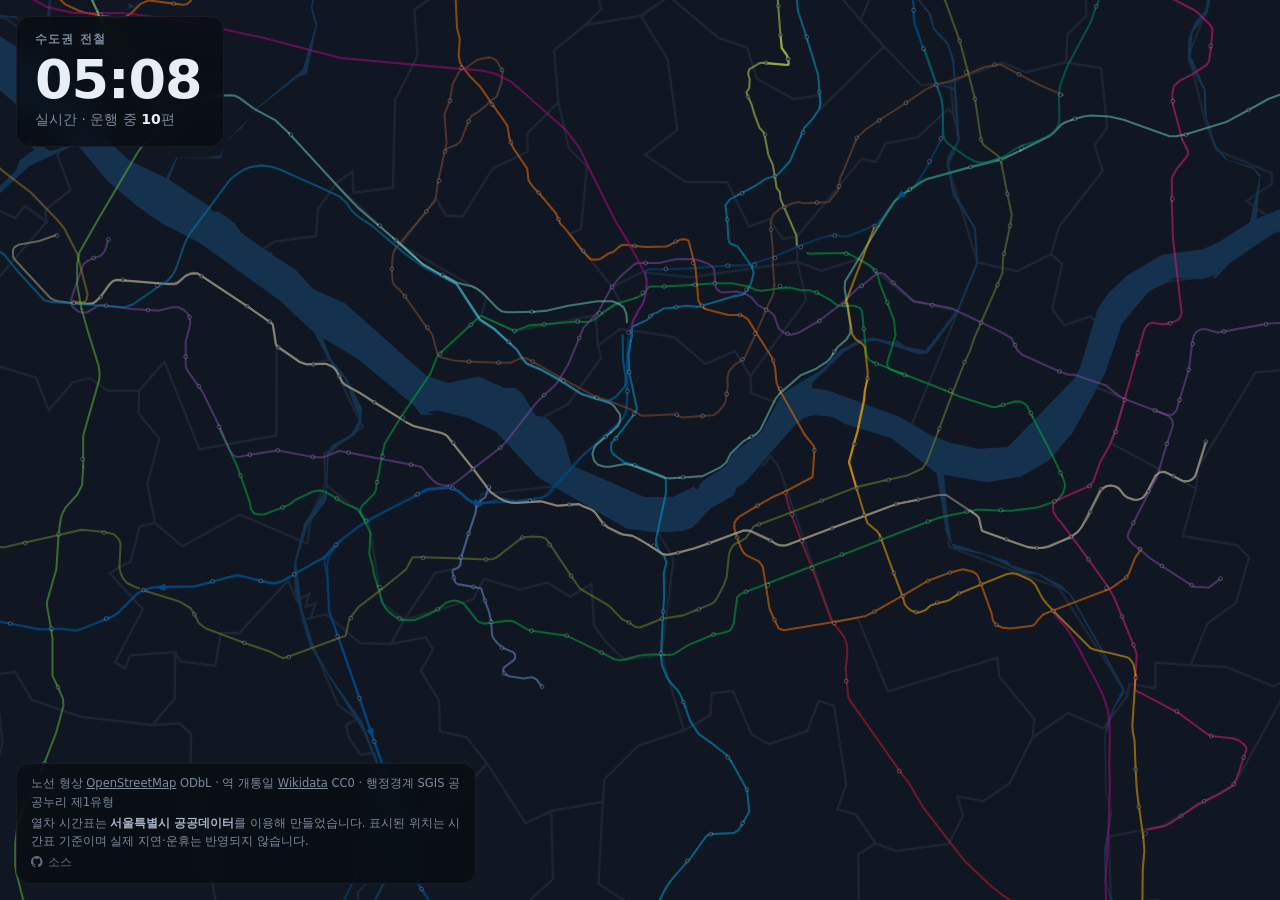
==== newtab.html @ 69b4656e "새 탭 확장과 화면 가리기를 넣는다 **가리기** — 곁 화면과 각주를 걷고 지도만 본다. 독크의 버튼이나 `H`. 독크는 남긴다. 각주가 표기 의무라 가린 채로 되돌릴 길이 없으" ====
<!doctype html>
<html lang="ko">
<head>
<meta charset="utf-8">
<title>수도권 전철</title>
<link rel="stylesheet" href="style.css">
<style>
  /* 새 탭에는 조작이 없다. 각주는 표기 의무만 남긴다. */
  #foot { left: 16px; bottom: 16px; max-width: 460px; }
</style>
</head>
<body class="live">

<svg id="map" role="img" aria-label="수도권 전철 노선망 지도"></svg>
<div id="tip" hidden></div>

<header id="head">
  <h1>수도권 전철</h1>
  <div id="big">—</div>
  <p id="sub"></p>
  <p id="note" hidden></p>
</header>

<footer id="foot">
  <p>노선 형상 <a href="https://www.openstreetmap.org/copyright">OpenStreetMap</a> ODbL ·
     역 개통일 <a href="https://www.wikidata.org">Wikidata</a> CC0 ·
     행정경계 SGIS 공공누리 제1유형</p>
  <p>열차 시간표는 <b>서울특별시 공공데이터</b>를 이용해 만들었습니다. 표시된 위치는
     시간표 기준이며 실제 지연·운휴는 반영되지 않습니다.</p>
  <a class="src" href="https://github.com/wantaekchoi/seoul-subway" aria-label="GitHub 저장소">
    <svg viewBox="0 0 16 16" aria-hidden="true"><path d="M8 0C3.58 0 0 3.58 0 8c0 3.54 2.29 6.53 5.47 7.59.4.07.55-.17.55-.38 0-.19-.01-.82-.01-1.49-2.01.37-2.53-.49-2.69-.94-.09-.23-.48-.94-.82-1.13-.28-.15-.68-.52-.01-.53.63-.01 1.08.58 1.23.82.72 1.21 1.87.87 2.33.66.07-.52.28-.87.51-1.07-1.78-.2-3.64-.89-3.64-3.95 0-.87.31-1.59.82-2.15-.08-.2-.36-1.02.08-2.12 0 0 .67-.21 2.2.82.64-.18 1.32-.27 2-.27s1.36.09 2 .27c1.53-1.04 2.2-.82 2.2-.82.44 1.1.16 1.92.08 2.12.51.56.82 1.27.82 2.15 0 3.07-1.87 3.75-3.65 3.95.29.25.54.73.54 1.48 0 1.07-.01 1.93-.01 2.2 0 .21.15.46.55.38A8.012 8.012 0 0 0 16 8c0-4.42-3.58-8-8-8z"/></svg>
    소스
  </a>
</footer>

<p id="loading">불러오는 중…</p>

<script type="module" src="newtab.js"></script>
</body>
</html>
---- style.css ----
:root {
  --bg: #070a0f;      /* 바다·북녘. 자료가 없는 곳은 다 이 색이다 */
  --land: #101722;
  --edge: #1b2534;
  --water: #14314e;
  --card: rgba(8, 12, 18, .76);
  --ink: #e8eef6;
  --dim: #7c8a9d;
  --accent: #f5c14b;
  --sw: 2.4;    /* 노선 굵기, 확대할 때 JS 가 되돌린다 */
  --dot: 1.5;   /* 역 반지름 */
}

* { box-sizing: border-box; }

html, body {
  height: 100%;
  margin: 0;
  background: var(--bg);
  color: var(--ink);
  font: 14px/1.5 -apple-system, BlinkMacSystemFont, "Apple SD Gothic Neo", "Pretendard",
        "Malgun Gothic", system-ui, sans-serif;
  overflow: hidden;
  -webkit-text-size-adjust: 100%;
}

/* ---------------------------------------------------------------- 지도 */

#map {
  position: fixed;
  inset: 0;
  width: 100%;
  height: 100%;
  display: block;
  touch-action: none;
  cursor: grab;
}
#map.dragging { cursor: grabbing; }

#land { fill: var(--land); stroke: var(--edge); stroke-width: .45; }
#water { fill: var(--water); stroke: none; }

#segments path {
  fill: none;
  stroke-width: var(--sw);
  stroke-linecap: round;
  stroke-linejoin: round;
  opacity: 0;
  /* 길이 0 인 대시도 둥근 선끝은 점으로 찍힌다. 꺼진 구간은 opacity 로도 같이 가려야 한다. */
  transition: stroke-dashoffset .55s ease-out, opacity .18s linear;
}
#segments path.on { opacity: 1; }
/* 주인공은 열차다. 노선은 열차가 달리는 바닥으로 물러난다. */
body.live #segments path.on { opacity: .55; }
body.live #stations circle.on { opacity: .5; }

#stations circle {
  r: var(--dot);
  fill: var(--bg);
  stroke: #8fa0b6;
  stroke-width: calc(var(--sw) * .42);
  opacity: 0;
  pointer-events: none;
  transition: opacity .35s ease-out;
}
#stations circle.on { opacity: .85; pointer-events: auto; }
/* 방금 열린 역은 잠깐 노랗게 튄다 — 시선이 어디서 자랐는지 따라가도록 */
#stations circle.fresh {
  r: calc(var(--dot) * 2.2);
  stroke: var(--accent);
  stroke-width: calc(var(--sw) * .8);
  fill: rgba(245, 193, 75, .18);
  opacity: 1;
}

/* 둥근 삼각형. 코가 진행 방향을 가리킨다. */
#trains path {
  stroke-width: 1.5;
  stroke-linejoin: round;
}

/* ---------------------------------------------------------------- 판 */

#head, #side, #foot {
  position: fixed;
  z-index: 2;
  background: var(--card);
  backdrop-filter: blur(12px);
  -webkit-backdrop-filter: blur(12px);
  border: 1px solid rgba(255, 255, 255, .06);
  border-radius: 14px;
}

#head {
  top: 16px; left: 16px;
  padding: 14px 18px 16px;
  min-width: 208px;
}

h1 {
  margin: 0;
  font-size: 11.5px;
  font-weight: 600;
  letter-spacing: .1em;
  color: var(--dim);
}

#big {
  font-size: 54px;
  font-weight: 700;
  line-height: 1.02;
  letter-spacing: -.02em;
  font-variant-numeric: tabular-nums;
  margin: 4px 0 2px;
}

#sub { margin: 0; color: var(--dim); font-variant-numeric: tabular-nums; }
#sub b { color: var(--ink); font-weight: 600; }

#note {
  margin: 8px 0 0;
  padding-top: 8px;
  border-top: 1px solid rgba(255, 255, 255, .08);
  color: var(--accent);
  font-size: 13px;
  font-variant-numeric: tabular-nums;
}
#note[hidden] { display: none; }

#side {
  top: 16px; right: 16px;
  width: 244px;
  max-height: calc(100% - 150px);
  overflow-y: auto;
  overscroll-behavior: contain;
  padding: 14px 16px;
}

h2 {
  margin: 0 0 8px;
  font-size: 11px;
  font-weight: 600;
  letter-spacing: .1em;
  color: var(--dim);
}

#lines, #recent {
  margin: 0;
  padding: 0;
  list-style: none;
  font-variant-numeric: tabular-nums;
}
#lines li, #recent li {
  font-size: 13px;
  opacity: .3;
  transition: opacity .3s;
}
#lines li.on, #recent li { opacity: 1; }
#recent li { display: flex; align-items: center; gap: 8px; padding: 2px 0; }

/* 노선 줄은 누를 수 있다 — 누르면 그 노선만 남는다. */
#lines .row {
  display: flex;
  align-items: center;
  gap: 8px;
  width: 100%;
  padding: 3px 6px;
  margin: 0 -6px;
  border: 0;
  border-radius: 7px;
  background: none;
  color: inherit;
  font: inherit;
  font-size: 13px;
  text-align: left;
  cursor: pointer;
}
#lines .row:hover { background: rgba(255, 255, 255, .05); }
#lines li.pick .row { background: #1d2735; }

/* 시간표가 없어 세는 수가 없는 노선은 접어 둔다. */
#lines li.untimed { display: none; }
body.show-untimed #lines li.untimed { display: block; }

#untimed {
  margin-top: 8px;
  padding: 0;
  border: 0;
  background: none;
  color: var(--dim);
  font: inherit;
  font-size: 12px;
  text-decoration: underline;
  text-underline-offset: 3px;
  cursor: pointer;
}
#untimed:hover { color: var(--ink); }

/* 한 노선을 고르면 나머지는 흐려진다. 지워지는 게 아니라 뒤로 물러난다. */
#segments path.off, #stations circle.off, #trains path.off { opacity: .07; }
#lines .chip { width: 12px; height: 3px; border-radius: 2px; flex: none; }
#recent .chip { width: 3px; height: 13px; border-radius: 2px; flex: none; }
#lines .nm, #recent .nm { flex: 1; overflow: hidden; text-overflow: ellipsis; white-space: nowrap; }
#lines .ct, #recent .dt { color: var(--dim); font-size: 12px; flex: none; }
#recent li.new .nm { color: var(--accent); }

#foot {
  left: 16px;
  bottom: calc(76px + env(safe-area-inset-bottom));
  max-width: 380px;
  padding: 10px 14px;
  color: var(--dim);
  font-size: 11.5px;
  line-height: 1.6;
}
#foot p { margin: 0; }
#foot p + p { margin-top: 3px; }
#foot a { color: inherit; }
#foot b { color: #a9b6c7; font-weight: 600; }

body.live .only-year, body.year .only-live { display: none; }

/* ---------------------------------------------------------------- 조작 */

#dock {
  position: fixed;
  z-index: 3;
  left: 0; right: 0; bottom: 0;
  padding: 14px 20px calc(14px + env(safe-area-inset-bottom));
  display: flex;
  align-items: center;
  gap: 14px;
  background: linear-gradient(0deg, var(--bg) 52%, transparent);
}

#modes {
  flex: none;
  display: flex;
  padding: 2px;
  border: 1px solid var(--edge);
  border-radius: 9px;
  background: #0d131c;
}
#modes button {
  border: 0;
  border-radius: 7px;
  background: none;
  color: var(--dim);
  font: inherit;
  font-size: 13px;
  padding: 4px 13px;
  cursor: pointer;
}
#modes button[aria-pressed="true"] { background: #1d2735; color: var(--ink); }

#play {
  flex: none;
  width: 38px; height: 38px;
  border: 1px solid var(--edge);
  border-radius: 50%;
  background: #131a24;
  color: var(--ink);
  font-size: 14px;
  line-height: 1;
  cursor: pointer;
}
#play:hover { border-color: var(--dim); }

#slider {
  flex: 1;
  min-width: 60px;
  appearance: none;
  -webkit-appearance: none;
  height: 3px;
  border-radius: 2px;
  background: var(--edge);
  cursor: pointer;
}
#slider::-webkit-slider-thumb {
  -webkit-appearance: none;
  width: 15px; height: 15px;
  border-radius: 50%;
  background: var(--accent);
  cursor: grab;
}
#slider::-moz-range-thumb {
  width: 15px; height: 15px; border: 0;
  border-radius: 50%;
  background: var(--accent);
}

#tag {
  flex: none;
  min-width: 5ch;
  color: var(--dim);
  font-variant-numeric: tabular-nums;
}

#daywrap, #ratewrap { flex: none; }
#day, #rate {
  border: 1px solid var(--edge);
  border-radius: 8px;
  background: #131a24;
  color: var(--ink);
  font: inherit;
  font-size: 13px;
  padding: 5px 8px;
  cursor: pointer;
}

#tip {
  position: fixed;
  z-index: 4;
  padding: 5px 9px;
  border: 1px solid var(--edge);
  border-radius: 6px;
  background: #131a24;
  font-size: 12.5px;
  pointer-events: none;
  white-space: nowrap;
  transform: translate(-50%, -140%);
}
#tip b { font-weight: 600; }
#tip span { color: var(--dim); margin-left: 6px; font-variant-numeric: tabular-nums; }

#loading {
  position: fixed;
  z-index: 5;
  inset: 0;
  display: grid; place-content: center;
  margin: 0; color: var(--dim);
  background: var(--bg);
}
#loading[hidden] { display: none; }

/* ---------------------------------------------------------------- 좁은 화면 */

@media (max-width: 780px) {
  #head { top: 10px; left: 10px; padding: 10px 14px 12px; min-width: 0; }
  #big { font-size: 38px; }
  #sub { font-size: 13px; }
  #side { display: none; }

  #foot {
    left: 10px; right: 10px;
    bottom: calc(104px + env(safe-area-inset-bottom));
    max-width: none;
    font-size: 11px;
    line-height: 1.5;
  }

  #dock {
    flex-wrap: wrap;
    gap: 10px 12px;
    padding: 12px 12px calc(12px + env(safe-area-inset-bottom));
  }
  #slider { flex: 1 1 100%; order: -1; }
  #tag { min-width: 0; }
  #daywrap { margin-left: auto; }
}

@media (prefers-reduced-motion: reduce) {
  #segments path, #stations circle { transition: none; }
}

/* 현재 시각을 따라가는 중이면 불이 들어온다. 슬라이더를 끌거나 멈추면 꺼진다. */
#tonow {
  flex: none;
  border: 1px solid var(--edge);
  border-radius: 8px;
  background: #131a24;
  color: var(--dim);
  font: inherit;
  font-size: 13px;
  padding: 5px 11px;
  cursor: pointer;
}
#tonow:hover { border-color: var(--dim); }
#tonow::before {
  content: ''; width: .42em; height: .42em; margin-right: .45em;
  border-radius: 50%; background: currentColor; opacity: .35;
  display: inline-block; vertical-align: .05em;
}
body.following #tonow { color: var(--ink); }
body.following #tonow::before { background: #5ad1a0; opacity: 1; }

/* 저장소로 가는 길. 각주 끝에 작게 둔다. */
.src {
  display: inline-flex;
  align-items: center;
  gap: 5px;
  margin-top: 2px;
  color: var(--dim);
  opacity: .75;
  text-decoration: none;
}
.src:hover { color: var(--ink); }
.src svg { width: 1em; height: 1em; fill: currentColor; }   /* 글자 크기에 맞춘다 */

/* 지도만 보고 싶을 때. 되돌릴 길(독크의 버튼)은 늘 남겨 둔다 — 각주가 표기 의무라
   가린 채로 길이 없으면 안 된다. */
#bare {
  flex: none;
  border: 1px solid var(--edge);
  border-radius: 8px;
  background: #131a24;
  color: var(--dim);
  font: inherit;
  font-size: 13px;
  padding: 5px 11px;
  cursor: pointer;
}
#bare:hover { border-color: var(--dim); color: var(--ink); }
body.bare #side, body.bare #foot { opacity: 0; pointer-events: none; }
#side, #foot { transition: opacity .25s ease-out; }
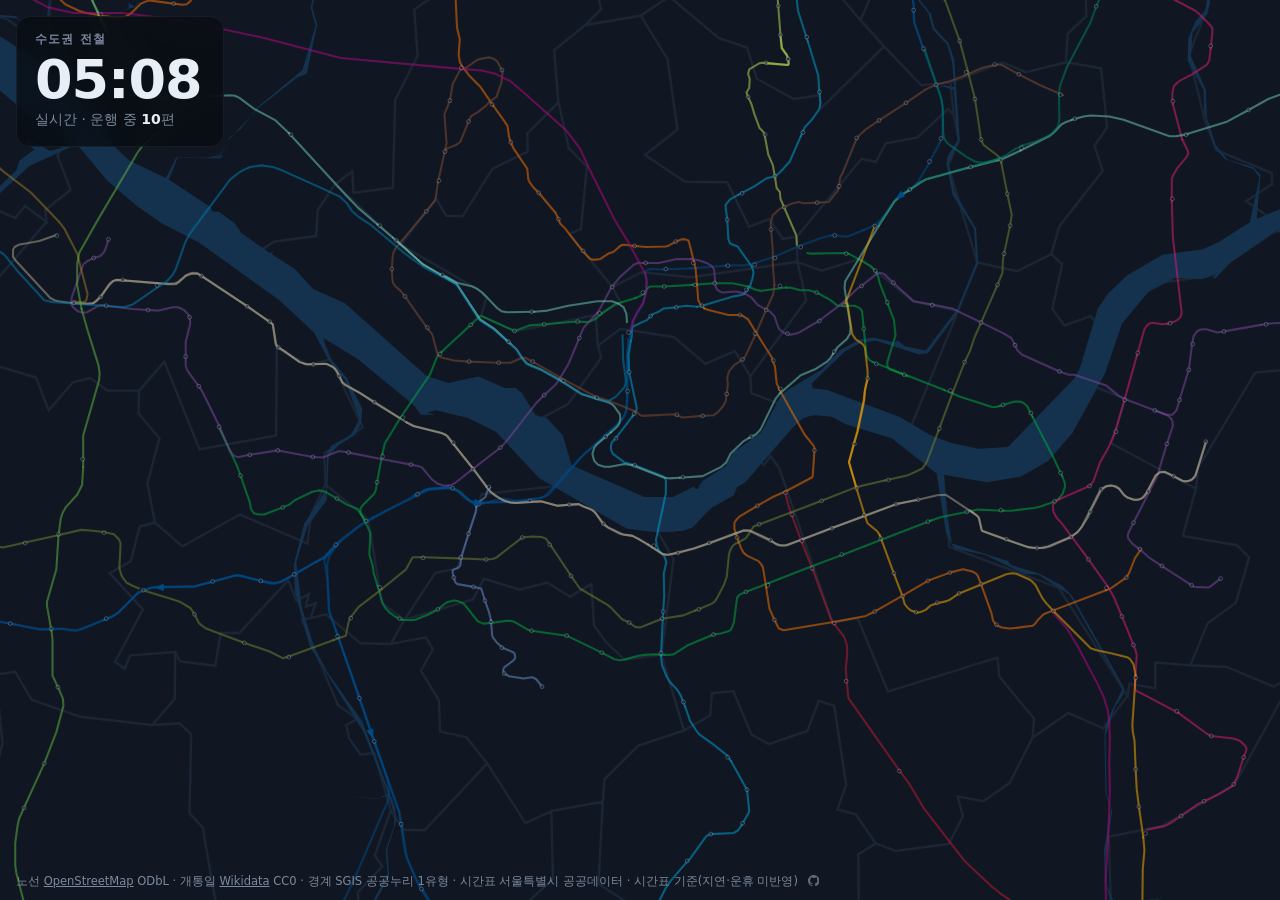
==== commit f471a103: "각주를 재생 바 아래 한 줄로 내리고 확장 묶기를 액션으로 옮긴다 각주가 지도 위에 창 하나를 더 만들고 있었다. 재생 바 아래 한 줄로 깐다 — 독크의 그러데이션이 그 줄까지 덮" ====
--- a/newtab.html
+++ b/newtab.html
@@ -5,8 +5,18 @@
 <title>수도권 전철</title>
 <link rel="stylesheet" href="style.css">
 <style>
-  /* 새 탭에는 조작이 없다. 각주는 표기 의무만 남긴다. */
-  #foot { left: 16px; bottom: 16px; max-width: 460px; }
+  /* 새 탭에는 조작이 없다. 각주는 창을 만들지 않고 바닥에 한 줄로 깐다 —
+     매일 보는 화면이라 지도를 가리는 상자가 하나라도 적은 게 낫다. */
+  #foot {
+    position: fixed; z-index: 2;
+    left: 0; right: 0; bottom: 0;
+    padding: 10px 16px calc(10px + env(safe-area-inset-bottom));
+    background: none; border: 0; border-radius: 0;
+    backdrop-filter: none; -webkit-backdrop-filter: none;
+    color: var(--dim); font-size: 11.5px;
+    white-space: nowrap; overflow: hidden; text-overflow: ellipsis;
+  }
+  #foot .src { display: inline-flex; margin: 0 0 0 6px; vertical-align: -.15em; }
 </style>
 </head>
 <body class="live">
@@ -22,14 +32,11 @@
 </header>
 
 <footer id="foot">
-  <p>노선 형상 <a href="https://www.openstreetmap.org/copyright">OpenStreetMap</a> ODbL ·
-     역 개통일 <a href="https://www.wikidata.org">Wikidata</a> CC0 ·
-     행정경계 SGIS 공공누리 제1유형</p>
-  <p>열차 시간표는 <b>서울특별시 공공데이터</b>를 이용해 만들었습니다. 표시된 위치는
-     시간표 기준이며 실제 지연·운휴는 반영되지 않습니다.</p>
+  노선 <a href="https://www.openstreetmap.org/copyright">OpenStreetMap</a> ODbL ·
+  개통일 <a href="https://www.wikidata.org">Wikidata</a> CC0 ·
+  경계 SGIS 공공누리 1유형 · 시간표 서울특별시 공공데이터 · 시간표 기준(지연·운휴 미반영)
   <a class="src" href="https://github.com/wantaekchoi/seoul-subway" aria-label="GitHub 저장소">
     <svg viewBox="0 0 16 16" aria-hidden="true"><path d="M8 0C3.58 0 0 3.58 0 8c0 3.54 2.29 6.53 5.47 7.59.4.07.55-.17.55-.38 0-.19-.01-.82-.01-1.49-2.01.37-2.53-.49-2.69-.94-.09-.23-.48-.94-.82-1.13-.28-.15-.68-.52-.01-.53.63-.01 1.08.58 1.23.82.72 1.21 1.87.87 2.33.66.07-.52.28-.87.51-1.07-1.78-.2-3.64-.89-3.64-3.95 0-.87.31-1.59.82-2.15-.08-.2-.36-1.02.08-2.12 0 0 .67-.21 2.2.82.64-.18 1.32-.27 2-.27s1.36.09 2 .27c1.53-1.04 2.2-.82 2.2-.82.44 1.1.16 1.92.08 2.12.51.56.82 1.27.82 2.15 0 3.07-1.87 3.75-3.65 3.95.29.25.54.73.54 1.48 0 1.07-.01 1.93-.01 2.2 0 .21.15.46.55.38A8.012 8.012 0 0 0 16 8c0-4.42-3.58-8-8-8z"/></svg>
-    소스
   </a>
 </footer>
 
--- a/style.css
+++ b/style.css
@@ -204,15 +204,29 @@
 #lines .ct, #recent .dt { color: var(--dim); font-size: 12px; flex: none; }
 #recent li.new .nm { color: var(--accent); }
 
+/* 각주는 창을 만들지 않고 재생 바 아래 한 줄로 깐다. 독크의 그러데이션이 이 줄까지
+   덮으므로 지도 위에 상자가 하나 줄어든다. 좁은 화면에서는 잘라 먹지 않고 접는다 —
+   출처 표시가 잘리면 안 되기 때문이다. */
 #foot {
-  left: 16px;
-  bottom: calc(76px + env(safe-area-inset-bottom));
-  max-width: 380px;
-  padding: 10px 14px;
-  color: var(--dim);
-  font-size: 11.5px;
-  line-height: 1.6;
-}
+  position: fixed;
+  z-index: 4;
+  left: 0; right: 0;
+  bottom: calc(9px + env(safe-area-inset-bottom));
+  max-width: none;
+  padding: 0 20px;
+  background: none;
+  border: 0;
+  border-radius: 0;
+  backdrop-filter: none;
+  -webkit-backdrop-filter: none;
+  color: var(--dim);
+  font-size: 11px;
+  line-height: 1.5;
+  white-space: nowrap;
+  overflow: hidden;
+  text-overflow: ellipsis;
+}
+#foot .src { display: inline-flex; margin: 0 0 0 5px; vertical-align: -.15em; }
 #foot p { margin: 0; }
 #foot p + p { margin-top: 3px; }
 #foot a { color: inherit; }
@@ -226,7 +240,7 @@
   position: fixed;
   z-index: 3;
   left: 0; right: 0; bottom: 0;
-  padding: 14px 20px calc(14px + env(safe-area-inset-bottom));
+  padding: 14px 20px calc(32px + env(safe-area-inset-bottom));
   display: flex;
   align-items: center;
   gap: 14px;
@@ -342,17 +356,16 @@
   #side { display: none; }
 
   #foot {
-    left: 10px; right: 10px;
-    bottom: calc(104px + env(safe-area-inset-bottom));
-    max-width: none;
-    font-size: 11px;
-    line-height: 1.5;
+    left: 0; right: 0;
+    bottom: calc(8px + env(safe-area-inset-bottom));
+    padding: 0 12px;
+    white-space: normal;   /* 좁으면 접는다. 출처가 잘리면 안 된다 */
   }
 
   #dock {
     flex-wrap: wrap;
     gap: 10px 12px;
-    padding: 12px 12px calc(12px + env(safe-area-inset-bottom));
+    padding: 12px 12px calc(46px + env(safe-area-inset-bottom));
   }
   #slider { flex: 1 1 100%; order: -1; }
   #tag { min-width: 0; }
